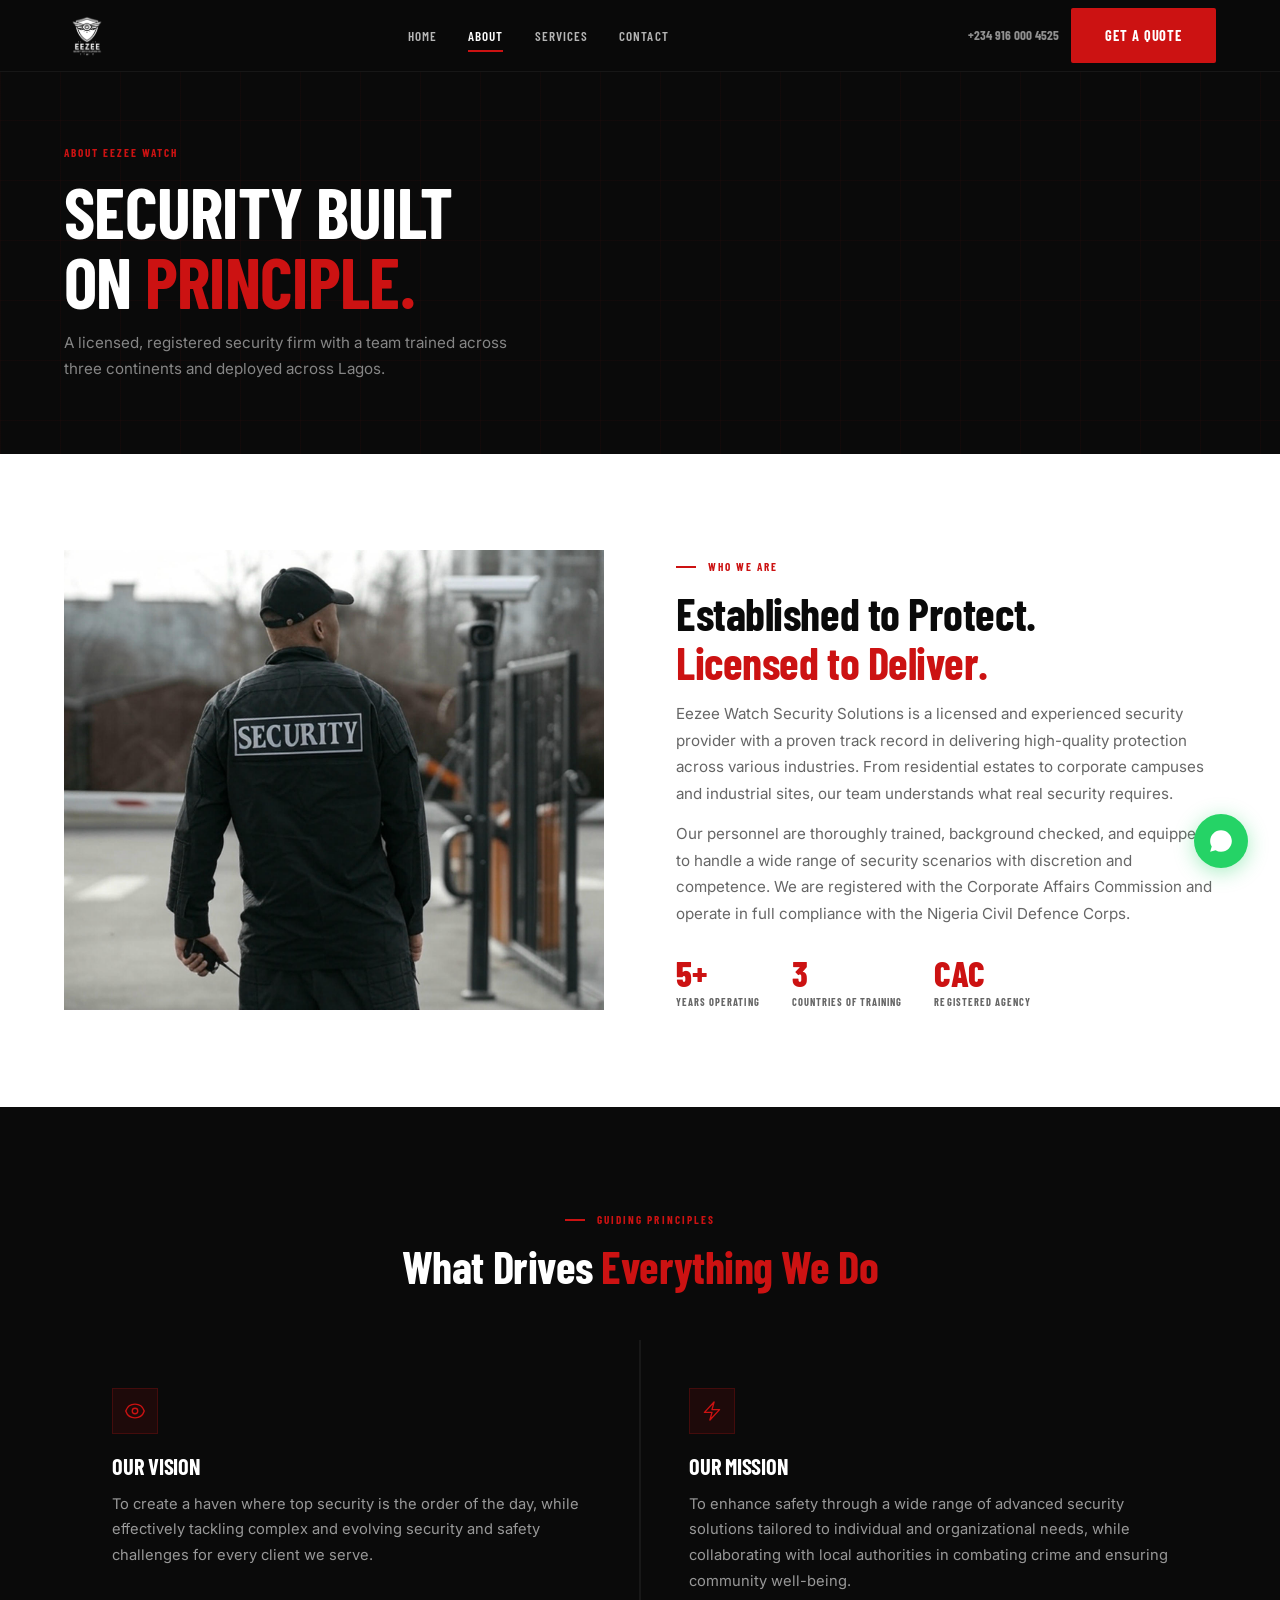
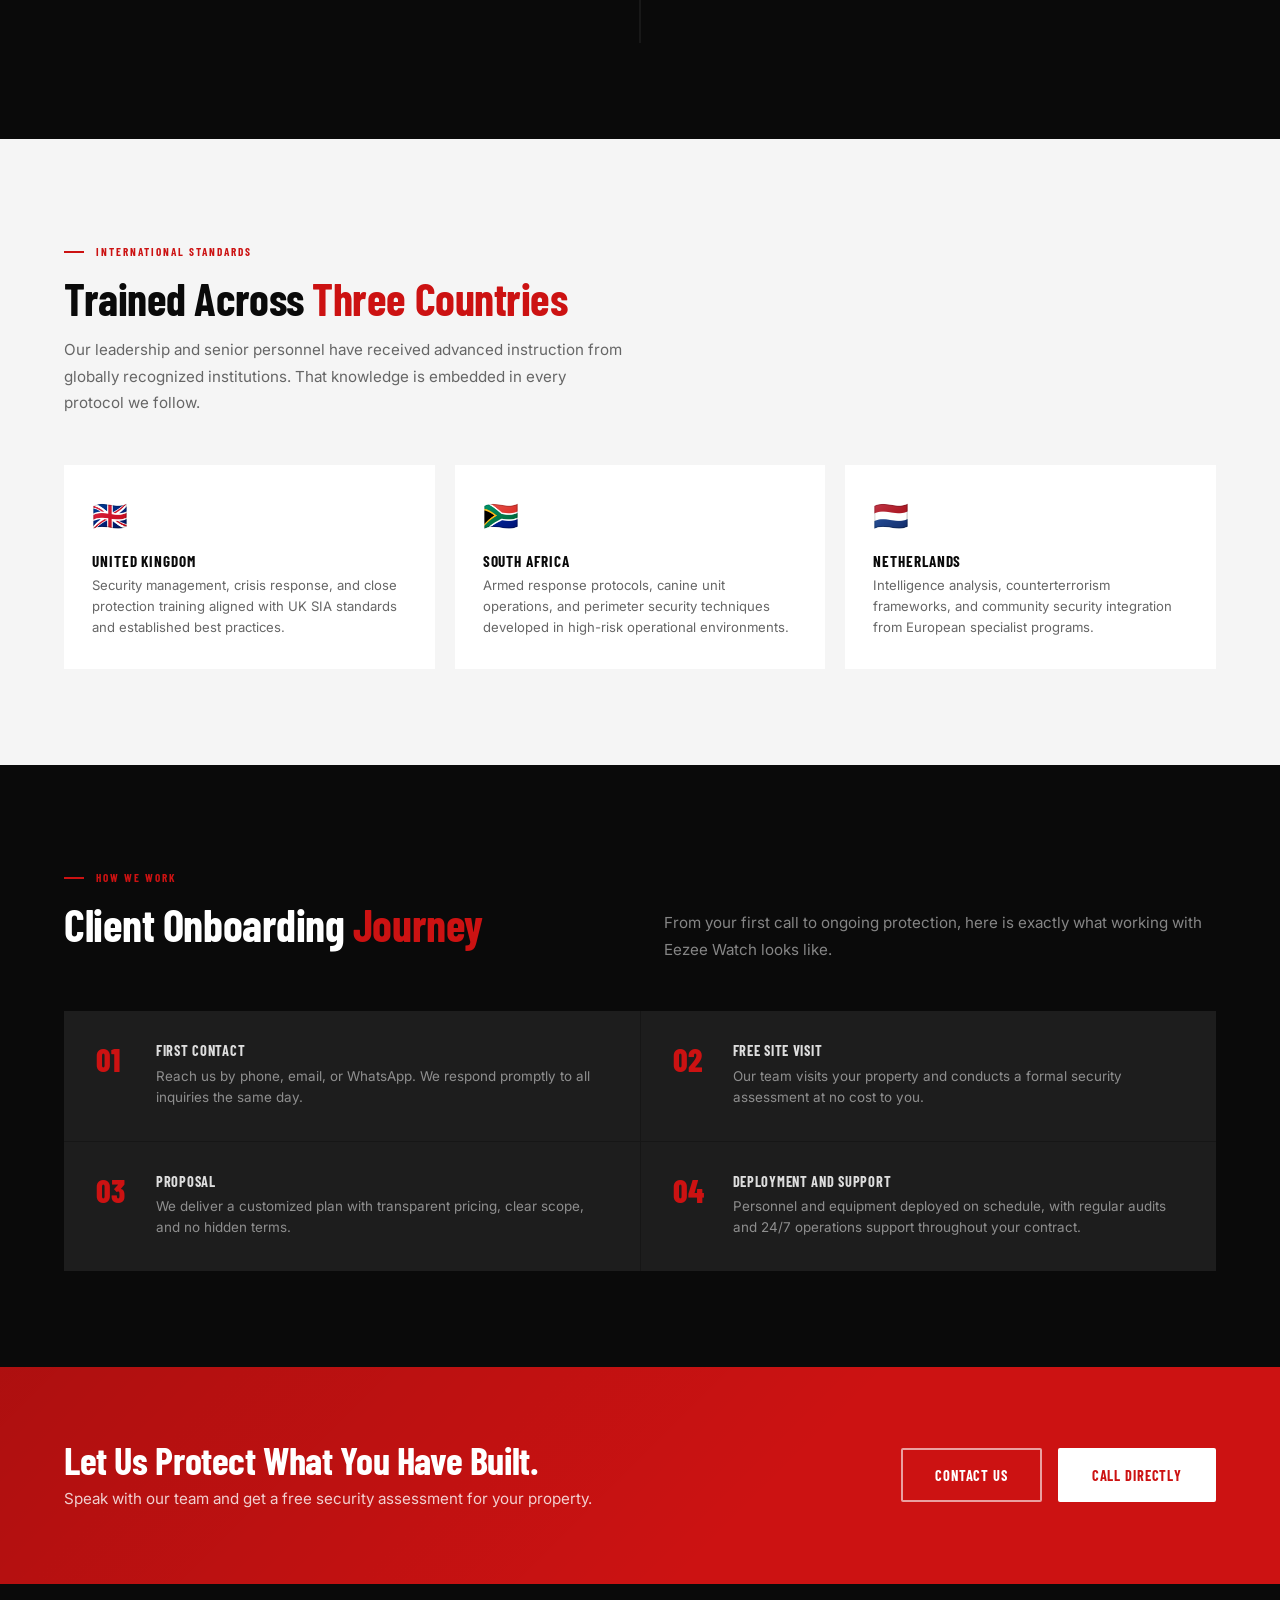
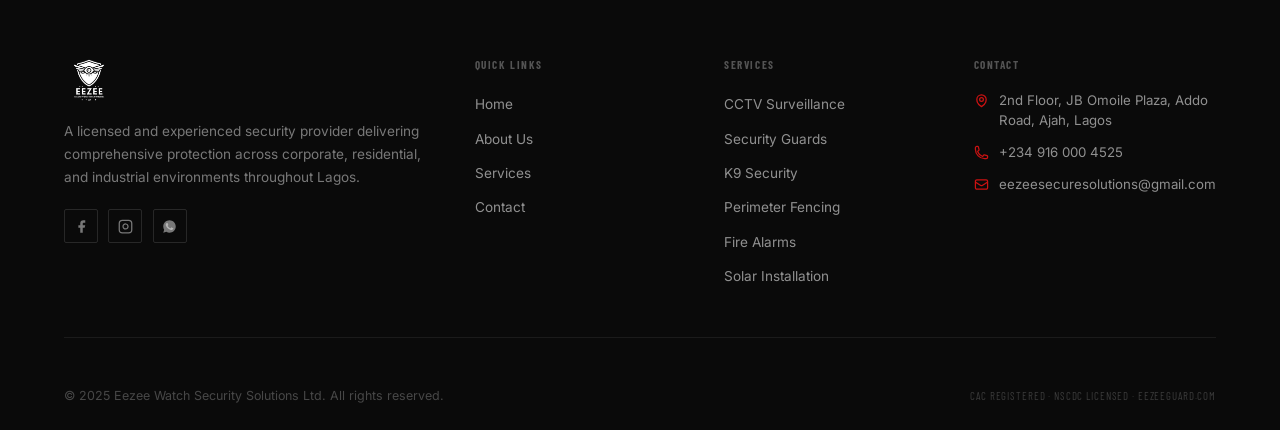
==== about.html @ 65991fd5 "Add files via upload" ====
<!DOCTYPE html>
<html lang="en">
<head>
  <meta charset="UTF-8"/>
  <meta name="viewport" content="width=device-width, initial-scale=1.0"/>
  <meta name="description" content="About Eezee Watch Security Solutions - Our history, mission, vision, and internationally trained security team based in Lagos, Nigeria."/>
  <link rel="icon" type="image/png" href="images/logo.png"/>
  <title>About Us | Eezee Watch Security Solutions Ltd.</title>
  <link rel="preconnect" href="https://fonts.googleapis.com"/>
  <link rel="preconnect" href="https://fonts.gstatic.com" crossorigin/>
  <link href="https://fonts.googleapis.com/css2?family=Barlow+Condensed:wght@400;600;700;800&family=Inter:wght@400;500;600&display=swap" rel="stylesheet"/>
  <link rel="stylesheet" href="css/style.css"/>
</head>
<body>

<nav class="nav" role="navigation" aria-label="Main navigation">
  <div class="container nav-inner">
    <a href="index.html" class="nav-logo"><img src="images/logo.png" alt="Eezee Watch Security Solutions"/></a>
    <ul class="nav-links" role="list">
      <li><a href="index.html">Home</a></li>
      <li><a href="about.html">About</a></li>
      <li><a href="services.html">Services</a></li>
      <li><a href="contact.html">Contact</a></li>
    </ul>
    <div class="nav-cta">
      <a href="tel:+2349160004525" class="nav-phone">+234 916 000 4525</a>
      <a href="contact.html" class="btn btn-primary">Get a Quote</a>
    </div>
    <button class="hamburger" aria-label="Toggle menu"><span></span><span></span><span></span></button>
  </div>
</nav>
<div class="mobile-menu" role="dialog">
  <a href="index.html">Home</a><a href="about.html">About</a><a href="services.html">Services</a><a href="contact.html">Contact</a>
  <div class="mobile-menu-cta"><a href="contact.html" class="btn btn-primary" style="width:100%;justify-content:center;">Get a Free Quote</a></div>
</div>

<section class="page-hero">
  <div class="container page-hero-inner">
    <p class="page-hero-label">About Eezee Watch</p>
    <h1 class="page-hero-title">Security Built<br>on <span style="color:var(--red)">Principle.</span></h1>
    <p class="page-hero-sub">A licensed, registered security firm with a team trained across three continents and deployed across Lagos.</p>
  </div>
</section>

<!-- ABOUT STORY -->
<section class="about-story" aria-labelledby="story-heading">
  <div class="container">
    <div class="about-story-grid">
      <div class="about-story-image reveal">
        <img src="images/security_guard.jpg" alt="Eezee Watch security personnel on duty" loading="lazy"/>
      </div>
      <div class="reveal reveal-delay-2">
        <span class="section-label">Who We Are</span>
        <h2 class="section-title" id="story-heading">Established to Protect.<br><span>Licensed to Deliver.</span></h2>
        <p class="section-body">Eezee Watch Security Solutions is a licensed and experienced security provider with a proven track record in delivering high-quality protection across various industries. From residential estates to corporate campuses and industrial sites, our team understands what real security requires.</p>
        <p class="section-body" style="margin-top:0.85rem;">Our personnel are thoroughly trained, background checked, and equipped to handle a wide range of security scenarios with discretion and competence. We are registered with the Corporate Affairs Commission and operate in full compliance with the Nigeria Civil Defence Corps.</p>
        <div class="stats-row">
          <div class="stat-item"><div class="stat-num">5+</div><div class="stat-label">Years Operating</div></div>
          <div class="stat-item"><div class="stat-num">3</div><div class="stat-label">Countries of Training</div></div>
          <div class="stat-item"><div class="stat-num">CAC</div><div class="stat-label">Registered Agency</div></div>
        </div>
      </div>
    </div>
  </div>
</section>

<!-- VISION & MISSION -->
<section class="vision-mission" aria-labelledby="vm-heading">
  <div class="container">
    <div style="text-align:center;max-width:560px;margin:0 auto;" class="reveal">
      <span class="section-label" style="justify-content:center;">Guiding Principles</span>
      <h2 class="section-title" id="vm-heading" style="color:white;">What Drives <span>Everything We Do</span></h2>
    </div>
    <div class="vm-grid">
      <div class="vm-card reveal">
        <div class="vm-icon">
          <svg fill="none" stroke="currentColor" stroke-width="1.5" viewBox="0 0 24 24"><path stroke-linecap="round" stroke-linejoin="round" d="M2.036 12.322a1.012 1.012 0 010-.639C3.423 7.51 7.36 4.5 12 4.5c4.638 0 8.573 3.007 9.963 7.178.07.207.07.431 0 .639C20.577 16.49 16.64 19.5 12 19.5c-4.638 0-8.573-3.007-9.963-7.178z"/><path stroke-linecap="round" stroke-linejoin="round" d="M15 12a3 3 0 11-6 0 3 3 0 016 0z"/></svg>
        </div>
        <h3 class="vm-title">Our Vision</h3>
        <p class="vm-text">To create a haven where top security is the order of the day, while effectively tackling complex and evolving security and safety challenges for every client we serve.</p>
      </div>
      <div class="vm-card reveal reveal-delay-2">
        <div class="vm-icon">
          <svg fill="none" stroke="currentColor" stroke-width="1.5" viewBox="0 0 24 24"><path stroke-linecap="round" stroke-linejoin="round" d="M3.75 13.5l10.5-11.25L12 10.5h8.25L9.75 21.75 12 13.5H3.75z"/></svg>
        </div>
        <h3 class="vm-title">Our Mission</h3>
        <p class="vm-text">To enhance safety through a wide range of advanced security solutions tailored to individual and organizational needs, while collaborating with local authorities in combating crime and ensuring community well-being.</p>
      </div>
    </div>
  </div>
</section>

<!-- INTERNATIONAL TRAINING -->
<section class="training-section" aria-labelledby="training-heading">
  <div class="container">
    <div class="reveal">
      <span class="section-label">International Standards</span>
      <h2 class="section-title" id="training-heading">Trained Across <span>Three Countries</span></h2>
      <p class="section-body">Our leadership and senior personnel have received advanced instruction from globally recognized institutions. That knowledge is embedded in every protocol we follow.</p>
    </div>
    <div class="training-grid" style="grid-template-columns:repeat(3,1fr);">
      <div class="training-card reveal">
        <span class="training-flag">🇬🇧</span>
        <h3 class="training-country">United Kingdom</h3>
        <p class="training-desc">Security management, crisis response, and close protection training aligned with UK SIA standards and established best practices.</p>
      </div>
      <div class="training-card reveal reveal-delay-1">
        <span class="training-flag">🇿🇦</span>
        <h3 class="training-country">South Africa</h3>
        <p class="training-desc">Armed response protocols, canine unit operations, and perimeter security techniques developed in high-risk operational environments.</p>
      </div>
      <div class="training-card reveal reveal-delay-2">
        <span class="training-flag">🇳🇱</span>
        <h3 class="training-country">Netherlands</h3>
        <p class="training-desc">Intelligence analysis, counterterrorism frameworks, and community security integration from European specialist programs.</p>
      </div>
    </div>
  </div>
</section>

<!-- SECURITY READINESS (same grid design as homepage for consistency) -->
<section class="readiness" aria-labelledby="onboard-heading" style="background:var(--black);">
  <div class="container">
    <div class="readiness-header">
      <div class="reveal">
        <span class="section-label">How We Work</span>
        <h2 class="section-title" id="onboard-heading" style="color:white;">Client Onboarding <span>Journey</span></h2>
      </div>
      <div class="reveal reveal-delay-1">
        <p class="section-body" style="color:rgba(255,255,255,0.5);">From your first call to ongoing protection, here is exactly what working with Eezee Watch looks like.</p>
      </div>
    </div>
    <div class="readiness-grid" style="background:rgba(255,255,255,0.05);">
      <div class="readiness-card reveal" style="background:rgba(255,255,255,0.03);border:none;">
        <span class="readiness-num" style="color:var(--red)"">01</span>
        <div><h3 class="readiness-title" style="color:rgba(255,255,255,0.85);">First Contact</h3><p class="readiness-desc" style="color:rgba(255,255,255,0.5);">Reach us by phone, email, or WhatsApp. We respond promptly to all inquiries the same day.</p></div>
      </div>
      <div class="readiness-card reveal reveal-delay-1" style="background:rgba(255,255,255,0.03);border:none;">
        <span class="readiness-num" style="color:var(--red)"">02</span>
        <div><h3 class="readiness-title" style="color:rgba(255,255,255,0.85);">Free Site Visit</h3><p class="readiness-desc" style="color:rgba(255,255,255,0.5);">Our team visits your property and conducts a formal security assessment at no cost to you.</p></div>
      </div>
      <div class="readiness-card reveal reveal-delay-2" style="background:rgba(255,255,255,0.03);border:none;">
        <span class="readiness-num" style="color:var(--red)"">03</span>
        <div><h3 class="readiness-title" style="color:rgba(255,255,255,0.85);">Proposal</h3><p class="readiness-desc" style="color:rgba(255,255,255,0.5);">We deliver a customized plan with transparent pricing, clear scope, and no hidden terms.</p></div>
      </div>
      <div class="readiness-card reveal reveal-delay-3" style="background:rgba(255,255,255,0.03);border:none;">
        <span class="readiness-num" style="color:var(--red)"">04</span>
        <div><h3 class="readiness-title" style="color:rgba(255,255,255,0.85);">Deployment and Support</h3><p class="readiness-desc" style="color:rgba(255,255,255,0.5);">Personnel and equipment deployed on schedule, with regular audits and 24/7 operations support throughout your contract.</p></div>
      </div>
    </div>
  </div>
</section>

<section class="cta-banner" aria-label="Call to action">
  <div class="container">
    <div class="cta-banner-inner">
      <div class="cta-banner-text">
        <h2>Let Us Protect What You Have Built.</h2>
        <p>Speak with our team and get a free security assessment for your property.</p>
      </div>
      <div class="cta-banner-actions">
        <a href="contact.html" class="btn btn-outline">Contact Us</a>
        <a href="tel:+2349160004525" class="btn" style="background:white;color:var(--red);border:2px solid white;">Call Directly</a>
      </div>
    </div>
  </div>
</section>

<footer class="footer" aria-label="Footer">
  <div class="container">
    <div class="footer-grid">
      <div>
        <img src="images/logo.png" alt="Eezee Watch Security Solutions" class="footer-brand-logo"/>
        <p class="footer-brand-desc">A licensed and experienced security provider delivering comprehensive protection across corporate, residential, and industrial environments throughout Lagos.</p>
        <div class="footer-social">
          <a href="#" class="social-link" aria-label="Facebook"><svg fill="currentColor" viewBox="0 0 24 24"><path d="M18 2h-3a5 5 0 00-5 5v3H7v4h3v8h4v-8h3l1-4h-4V7a1 1 0 011-1h3z"/></svg></a>
          <a href="#" class="social-link" aria-label="Instagram"><svg fill="none" stroke="currentColor" stroke-width="2" viewBox="0 0 24 24"><rect x="2" y="2" width="20" height="20" rx="5" ry="5"/><path d="M16 11.37A4 4 0 1112.63 8 4 4 0 0116 11.37z"/><line x1="17.5" y1="6.5" x2="17.51" y2="6.5"/></svg></a>
          <a href="https://wa.me/2349160004525" class="social-link" aria-label="WhatsApp"><svg fill="currentColor" viewBox="0 0 24 24"><path d="M17.472 14.382c-.297-.149-1.758-.867-2.03-.967-.273-.099-.471-.148-.67.15-.197.297-.767.966-.94 1.164-.173.199-.347.223-.644.075-.297-.15-1.255-.463-2.39-1.475-.883-.788-1.48-1.761-1.653-2.059-.173-.297-.018-.458.13-.606.134-.133.298-.347.446-.52.149-.174.198-.298.298-.497.099-.198.05-.371-.025-.52-.075-.149-.669-1.612-.916-2.207-.242-.579-.487-.5-.669-.51-.173-.008-.371-.01-.57-.01-.198 0-.52.074-.792.372-.272.297-1.04 1.016-1.04 2.479 0 1.462 1.065 2.875 1.213 3.074.149.198 2.096 3.2 5.077 4.487.709.306 1.262.489 1.694.625.712.227 1.36.195 1.871.118.571-.085 1.758-.719 2.006-1.413.248-.694.248-1.289.173-1.413-.074-.124-.272-.198-.57-.347z"/><path d="M12 2C6.477 2 2 6.477 2 12c0 1.89.525 3.66 1.438 5.168L2 22l4.984-1.407A9.96 9.96 0 0012 22c5.523 0 10-4.477 10-10S17.523 2 12 2z"/></svg></a>
        </div>
      </div>
      <div>
        <p class="footer-heading">Quick Links</p>
        <ul class="footer-links">
          <li><a href="index.html">Home</a></li><li><a href="about.html">About Us</a></li>
          <li><a href="services.html">Services</a></li><li><a href="contact.html">Contact</a></li>
        </ul>
      </div>
      <div>
        <p class="footer-heading">Services</p>
        <ul class="footer-links">
          <li><a href="services.html">CCTV Surveillance</a></li><li><a href="services.html">Security Guards</a></li>
          <li><a href="services.html">K9 Security</a></li><li><a href="services.html">Perimeter Fencing</a></li>
          <li><a href="services.html">Fire Alarms</a></li><li><a href="services.html">Solar Installation</a></li>
        </ul>
      </div>
      <div>
        <p class="footer-heading">Contact</p>
        <div class="footer-contact-item"><svg fill="none" stroke="currentColor" stroke-width="2" viewBox="0 0 24 24"><path stroke-linecap="round" stroke-linejoin="round" d="M15 10.5a3 3 0 11-6 0 3 3 0 016 0z"/><path stroke-linecap="round" stroke-linejoin="round" d="M19.5 10.5c0 7.142-7.5 11.25-7.5 11.25S4.5 17.642 4.5 10.5a7.5 7.5 0 1115 0z"/></svg><span>2nd Floor, JB Omoile Plaza, Addo Road, Ajah, Lagos</span></div>
        <div class="footer-contact-item"><svg fill="none" stroke="currentColor" stroke-width="2" viewBox="0 0 24 24"><path stroke-linecap="round" stroke-linejoin="round" d="M2.25 6.75c0 8.284 6.716 15 15 15h2.25a2.25 2.25 0 002.25-2.25v-1.372c0-.516-.351-.966-.852-1.091l-4.423-1.106c-.44-.11-.902.055-1.173.417l-.97 1.293c-.282.376-.769.542-1.21.38a12.035 12.035 0 01-7.143-7.143c-.162-.441.004-.928.38-1.21l1.293-.97c.363-.271.527-.734.417-1.173L6.963 3.102a1.125 1.125 0 00-1.091-.852H4.5A2.25 2.25 0 002.25 4.5v2.25z"/></svg><span><a href="tel:+2349160004525">+234 916 000 4525</a></span></div>
        <div class="footer-contact-item"><svg fill="none" stroke="currentColor" stroke-width="2" viewBox="0 0 24 24"><path stroke-linecap="round" stroke-linejoin="round" d="M21.75 6.75v10.5a2.25 2.25 0 01-2.25 2.25h-15a2.25 2.25 0 01-2.25-2.25V6.75m19.5 0A2.25 2.25 0 0019.5 4.5h-15a2.25 2.25 0 00-2.25 2.25m19.5 0v.243a2.25 2.25 0 01-1.07 1.916l-7.5 4.615a2.25 2.25 0 01-2.36 0L3.32 8.91a2.25 2.25 0 01-1.07-1.916V6.75"/></svg><span><a href="mailto:eezeesecuresolutions@gmail.com">eezeesecuresolutions@gmail.com</a></span></div>
      </div>
    </div>
    <div class="footer-bottom">
      <p class="footer-copyright">&copy; 2025 Eezee Watch Security Solutions Ltd. All rights reserved.</p>
      <p class="footer-reg">CAC Registered &middot; NSCDC Licensed &middot; eezeeguard.com</p>
    </div>
  </div>
</footer>

<a href="https://wa.me/2349160004525" class="whatsapp-float" aria-label="Chat on WhatsApp" target="_blank" rel="noopener noreferrer">
  <svg viewBox="0 0 24 24"><path d="M17.472 14.382c-.297-.149-1.758-.867-2.03-.967-.273-.099-.471-.148-.67.15-.197.297-.767.966-.94 1.164-.173.199-.347.223-.644.075-.297-.15-1.255-.463-2.39-1.475-.883-.788-1.48-1.761-1.653-2.059-.173-.297-.018-.458.13-.606.134-.133.298-.347.446-.52.149-.174.198-.298.298-.497.099-.198.05-.371-.025-.52-.075-.149-.669-1.612-.916-2.207-.242-.579-.487-.5-.669-.51-.173-.008-.371-.01-.57-.01-.198 0-.52.074-.792.372-.272.297-1.04 1.016-1.04 2.479 0 1.462 1.065 2.875 1.213 3.074.149.198 2.096 3.2 5.077 4.487.709.306 1.262.489 1.694.625.712.227 1.36.195 1.871.118.571-.085 1.758-.719 2.006-1.413.248-.694.248-1.289.173-1.413-.074-.124-.272-.198-.57-.347z"/><path d="M12 2C6.477 2 2 6.477 2 12c0 1.89.525 3.66 1.438 5.168L2 22l4.984-1.407A9.96 9.96 0 0012 22c5.523 0 10-4.477 10-10S17.523 2 12 2z"/></svg>
</a>
<script src="js/main.js"></script>
</body>
</html>
---- css/style.css ----
/* ===== CSS CUSTOM PROPERTIES ===== */
:root {
  --black: #0a0a0a;
  --black-mid: #111111;
  --black-light: #1a1a1a;
  --black-soft: #222222;
  --red: #cc1212;
  --red-dark: #9e0d0d;
  --red-light: #e31414;
  --white: #ffffff;
  --gray-100: #f5f5f5;
  --gray-200: #e8e8e8;
  --gray-400: #a0a0a0;
  --gray-600: #666666;

  --font-display: 'Barlow Condensed', sans-serif;
  --font-body: 'Inter', sans-serif;

  --space-xs: 0.5rem;
  --space-sm: 1rem;
  --space-md: 1.5rem;
  --space-lg: 2rem;
  --space-xl: 3rem;
  --space-2xl: 4.5rem;
  --space-3xl: 6rem;

  --radius: 2px;
  --radius-sm: 4px;
  --transition: 0.25s ease;
  --shadow: 0 4px 24px rgba(0,0,0,0.18);
  --shadow-red: 0 4px 20px rgba(204,18,18,0.25);

  --container: 1200px;
  --nav-height: 72px;
}

/* ===== RESET ===== */
*, *::before, *::after { box-sizing: border-box; margin: 0; padding: 0; }
html { scroll-behavior: smooth; font-size: 16px; }
body {
  font-family: var(--font-body);
  background: var(--white);
  color: var(--black);
  line-height: 1.6;
  overflow-x: hidden;
}
img { display: block; max-width: 100%; }
a { text-decoration: none; color: inherit; }
ul { list-style: none; }
button { cursor: pointer; border: none; background: none; font-family: inherit; }

h1, h2, h3, h4 {
  font-family: var(--font-display);
  font-weight: 700;
  line-height: 1.1;
  letter-spacing: -0.01em;
}

/* ===== UTILITIES ===== */
.container {
  max-width: var(--container);
  margin: 0 auto;
  padding: 0 var(--space-md);
}
.sr-only {
  position: absolute; width: 1px; height: 1px;
  overflow: hidden; clip: rect(0,0,0,0); white-space: nowrap;
}

.btn {
  display: inline-flex;
  align-items: center;
  justify-content: center;
  gap: 0.5rem;
  padding: 0.85rem 2rem;
  font-family: var(--font-display);
  font-weight: 700;
  font-size: 0.9rem;
  letter-spacing: 0.06em;
  text-transform: uppercase;
  border-radius: var(--radius);
  transition: var(--transition);
}
.btn-primary {
  background: var(--red);
  color: var(--white);
  border: 2px solid var(--red);
}
.btn-primary:hover {
  background: var(--red-dark);
  border-color: var(--red-dark);
  transform: translateY(-1px);
  box-shadow: var(--shadow-red);
}
.btn-outline {
  background: transparent;
  color: var(--white);
  border: 2px solid rgba(255,255,255,0.6);
}
.btn-outline:hover {
  border-color: var(--white);
  background: rgba(255,255,255,0.1);
}
.btn-outline-dark {
  background: transparent;
  color: var(--black);
  border: 2px solid var(--black);
}
.btn-outline-dark:hover {
  background: var(--black);
  color: var(--white);
}

.section-label {
  display: inline-flex;
  align-items: center;
  gap: 0.75rem;
  font-family: var(--font-display);
  font-size: 0.7rem;
  font-weight: 700;
  letter-spacing: 0.18em;
  text-transform: uppercase;
  color: var(--red);
  margin-bottom: 0.85rem;
}
.section-label::before {
  content: '';
  display: block;
  width: 1.25rem;
  height: 2px;
  background: var(--red);
  flex-shrink: 0;
}
.section-title {
  font-size: clamp(1.9rem, 3.5vw, 2.8rem);
  color: var(--black);
  margin-bottom: 0.85rem;
}
.section-title span { color: var(--red); }
.section-body {
  font-size: 0.95rem;
  color: var(--gray-600);
  max-width: 560px;
  line-height: 1.75;
}

/* ===== NAVIGATION ===== */
.nav {
  position: fixed;
  top: 0; left: 0; right: 0;
  z-index: 1000;
  height: var(--nav-height);
  background: rgba(10,10,10,0.97);
  backdrop-filter: blur(12px);
  border-bottom: 1px solid rgba(255,255,255,0.06);
  transition: var(--transition);
}
.nav.scrolled {
  box-shadow: 0 2px 24px rgba(0,0,0,0.4);
}
.nav-inner {
  display: flex;
  align-items: center;
  justify-content: space-between;
  height: 100%;
}
.nav-logo img {
  height: 44px;
  width: auto;
  /* invert logo so black shield becomes white on dark nav */
  filter: brightness(0) invert(1);
}
.nav-links {
  display: flex;
  align-items: center;
  gap: 0.25rem;
}
.nav-links a {
  font-family: var(--font-display);
  font-size: 0.82rem;
  font-weight: 600;
  letter-spacing: 0.08em;
  text-transform: uppercase;
  color: rgba(255,255,255,0.7);
  padding: 0.5rem 0.85rem;
  transition: var(--transition);
  position: relative;
}
.nav-links a::after {
  content: '';
  position: absolute;
  bottom: 0; left: 0.85rem; right: 0.85rem;
  height: 2px;
  background: var(--red);
  transform: scaleX(0);
  transition: var(--transition);
}
.nav-links a:hover { color: var(--white); }
.nav-links a:hover::after,
.nav-links a.active::after { transform: scaleX(1); }
.nav-links a.active { color: var(--white); }
.nav-cta {
  display: flex;
  align-items: center;
  gap: 0.75rem;
}
.nav-phone {
  font-family: var(--font-display);
  font-size: 0.82rem;
  font-weight: 700;
  color: rgba(255,255,255,0.55);
  transition: var(--transition);
}
.nav-phone:hover { color: var(--red); }
.hamburger {
  display: none;
  flex-direction: column;
  gap: 5px;
  padding: 8px;
}
.hamburger span {
  display: block; width: 24px; height: 2px;
  background: var(--white);
  transition: var(--transition);
}
.hamburger.open span:nth-child(1) { transform: translateY(7px) rotate(45deg); }
.hamburger.open span:nth-child(2) { opacity: 0; }
.hamburger.open span:nth-child(3) { transform: translateY(-7px) rotate(-45deg); }

/* ===== MOBILE MENU ===== */
.mobile-menu {
  position: fixed;
  top: var(--nav-height); left: 0; right: 0;
  background: rgba(10,10,10,0.98);
  backdrop-filter: blur(20px);
  z-index: 999;
  padding: 2rem;
  display: none;
  flex-direction: column;
  gap: 0.25rem;
  border-top: 1px solid rgba(255,255,255,0.06);
}
.mobile-menu.open { display: flex; }
.mobile-menu a {
  font-family: var(--font-display);
  font-size: 1.4rem;
  font-weight: 700;
  text-transform: uppercase;
  letter-spacing: 0.06em;
  color: rgba(255,255,255,0.7);
  padding: 0.85rem 0;
  border-bottom: 1px solid rgba(255,255,255,0.06);
  transition: var(--transition);
}
.mobile-menu a:hover { color: var(--red); }
.mobile-menu-cta { margin-top: 1.5rem; }

/* ===== HERO ===== */
.hero {
  position: relative;
  min-height: 100vh;
  display: flex;
  align-items: center;
  background: var(--black);
  overflow: hidden;
  padding-top: var(--nav-height);
}
.hero-bg {
  position: absolute;
  inset: 0;
  background-image: url('../images/cctv_camera.png');
  background-size: cover;
  background-position: right center;
  opacity: 0.22;
}
.hero-bg::after {
  content: '';
  position: absolute;
  inset: 0;
  background: linear-gradient(90deg, rgba(10,10,10,0.98) 40%, rgba(10,10,10,0.3) 100%);
}
.hero-grid-lines {
  position: absolute; inset: 0;
  background-image:
    linear-gradient(rgba(204,18,18,0.04) 1px, transparent 1px),
    linear-gradient(90deg, rgba(204,18,18,0.04) 1px, transparent 1px);
  background-size: 60px 60px;
  pointer-events: none;
}
.hero-inner {
  position: relative;
  z-index: 2;
  display: grid;
  grid-template-columns: 1fr;
  width: 100%;
  padding-bottom: 7rem; /* room for trust bar */
}
.hero-content {
  max-width: 680px;
}
.hero-tag {
  display: inline-flex;
  align-items: center;
  gap: 0.6rem;
  background: rgba(204,18,18,0.12);
  border: 1px solid rgba(204,18,18,0.3);
  color: #ff5555;
  font-family: var(--font-display);
  font-size: 0.72rem;
  font-weight: 700;
  letter-spacing: 0.16em;
  text-transform: uppercase;
  padding: 0.45rem 0.9rem;
  border-radius: 2px;
  margin-bottom: 1.5rem;
}
.hero-tag-dot {
  width: 6px; height: 6px;
  background: var(--red);
  border-radius: 50%;
  animation: pulse-dot 2s infinite;
}
@keyframes pulse-dot {
  0%,100% { opacity:1; transform:scale(1); }
  50% { opacity:0.4; transform:scale(0.7); }
}
.hero-title {
  font-size: clamp(3rem, 6.5vw, 5.5rem);
  color: var(--white);
  line-height: 1;
  margin-bottom: 1.1rem;
  font-weight: 800;
  text-transform: uppercase;
  letter-spacing: -0.02em;
}
.hero-title .accent { color: var(--red); }
.hero-sub {
  font-size: 1rem;
  color: rgba(255,255,255,0.6);
  line-height: 1.7;
  margin-bottom: 2rem;
  max-width: 500px;
}
.hero-actions {
  display: flex;
  gap: 1rem;
  flex-wrap: wrap;
  align-items: center;
  margin-bottom: 0;
}

/* Trust bar — separate block below content, not overlaying */
.hero-trust {
  position: absolute;
  bottom: 0; left: 0; right: 0;
  z-index: 2;
  background: rgba(0,0,0,0.5);
  backdrop-filter: blur(8px);
  border-top: 1px solid rgba(255,255,255,0.07);
}
.hero-trust-inner {
  display: flex;
  align-items: center;
  gap: 0;
  overflow-x: auto;
}
.trust-item {
  display: flex;
  flex-direction: column;
  padding: 1rem 2rem;
  border-right: 1px solid rgba(255,255,255,0.07);
  flex-shrink: 0;
}
.trust-item:last-child { border-right: none; }
.trust-label {
  font-family: var(--font-display);
  font-size: 0.62rem;
  font-weight: 700;
  letter-spacing: 0.14em;
  text-transform: uppercase;
  color: rgba(255,255,255,0.35);
  margin-bottom: 0.2rem;
}
.trust-value {
  font-family: var(--font-display);
  font-size: 0.95rem;
  font-weight: 700;
  color: var(--white);
}

/* ===== TICKER ===== */
.ticker {
  background: var(--red);
  overflow: hidden;
  padding: 0.55rem 0;
}
.ticker-track {
  display: flex;
  gap: 3rem;
  animation: ticker 30s linear infinite;
  white-space: nowrap;
}
.ticker-item {
  display: inline-flex;
  align-items: center;
  gap: 1rem;
  font-family: var(--font-display);
  font-size: 0.72rem;
  font-weight: 700;
  letter-spacing: 0.12em;
  text-transform: uppercase;
  color: rgba(255,255,255,0.9);
  flex-shrink: 0;
}
.ticker-sep { width: 4px; height: 4px; background: rgba(255,255,255,0.5); border-radius: 50%; }
@keyframes ticker { from { transform: translateX(0); } to { transform: translateX(-50%); } }

/* ===== SERVICES OVERVIEW (HOME) ===== */
.services-preview {
  padding: var(--space-3xl) 0;
  background: var(--white);
}
.services-preview-header {
  display: flex;
  align-items: flex-end;
  justify-content: space-between;
  gap: var(--space-lg);
  margin-bottom: var(--space-xl);
  flex-wrap: wrap;
}
.services-grid {
  display: grid;
  grid-template-columns: repeat(3, 1fr);
  gap: 1px;
  background: var(--gray-200);
  border: 1px solid var(--gray-200);
}
.service-card {
  background: var(--white);
  padding: 2rem;
  transition: var(--transition);
  position: relative;
  overflow: hidden;
  cursor: pointer;
}
.service-card::before {
  content: '';
  position: absolute;
  bottom: 0; left: 0; width: 100%; height: 3px;
  background: var(--red);
  transform: scaleX(0);
  transform-origin: left;
  transition: var(--transition);
}
.service-card:hover { background: var(--gray-100); }
.service-card:hover::before { transform: scaleX(1); }
.service-card-icon {
  width: 40px; height: 40px;
  color: var(--red);
  margin-bottom: 1rem;
}
.service-card-title {
  font-family: var(--font-display);
  font-size: 1rem;
  font-weight: 700;
  text-transform: uppercase;
  letter-spacing: 0.04em;
  color: var(--black);
  margin-bottom: 0.5rem;
}
.service-card-desc {
  font-size: 0.86rem;
  color: var(--gray-600);
  line-height: 1.6;
}

/* ===== WHY US ===== */
.why-us {
  padding: var(--space-3xl) 0;
  background: var(--black);
  color: var(--white);
}
.why-us-grid {
  display: grid;
  grid-template-columns: 1fr 1fr;
  gap: var(--space-2xl);
  align-items: center;
}
.why-us-image { position: relative; }
.why-us-image img {
  width: 100%; height: 520px;
  object-fit: cover; object-position: center top;
  display: block;
}
.why-us-image-badge {
  position: absolute;
  bottom: -1.5rem; right: -1.5rem;
  background: var(--red);
  color: var(--white);
  padding: 1.5rem;
  text-align: center;
  min-width: 140px;
}
.badge-number {
  font-family: var(--font-display);
  font-size: 2.2rem; font-weight: 800; line-height: 1; display: block;
}
.badge-label {
  font-family: var(--font-display);
  font-size: 0.65rem; font-weight: 700;
  letter-spacing: 0.12em; text-transform: uppercase; opacity: 0.9;
}
.why-us-content .section-title { color: var(--white); }
.why-us-content .section-body { color: rgba(255,255,255,0.6); margin-bottom: var(--space-lg); }
.credentials {
  display: grid;
  grid-template-columns: 1fr 1fr;
  gap: 0.85rem;
  margin-bottom: var(--space-lg);
}
.credential-item {
  display: flex;
  align-items: flex-start;
  gap: 0.65rem;
  padding: 0.85rem;
  border: 1px solid rgba(255,255,255,0.07);
  background: rgba(255,255,255,0.03);
}
.credential-icon {
  width: 18px; height: 18px;
  color: var(--red); flex-shrink: 0; margin-top: 2px;
}
.credential-text { font-size: 0.83rem; color: rgba(255,255,255,0.65); line-height: 1.45; }
.credential-text strong {
  display: block; color: var(--white);
  font-family: var(--font-display); font-size: 0.76rem;
  letter-spacing: 0.04em; text-transform: uppercase; margin-bottom: 0.15rem;
}

/* ===== SECURITY READINESS (replaces process) ===== */
.readiness {
  padding: var(--space-3xl) 0;
  background: var(--gray-100);
}
.readiness-header {
  display: grid;
  grid-template-columns: 1fr 1fr;
  gap: var(--space-xl);
  align-items: end;
  margin-bottom: var(--space-xl);
}
.readiness-grid {
  display: grid;
  grid-template-columns: repeat(2, 1fr);
  gap: 1px;
  background: var(--gray-200);
}
.readiness-card {
  background: var(--white);
  padding: 2rem;
  display: flex;
  gap: 1.25rem;
  align-items: flex-start;
  transition: var(--transition);
  position: relative;
}
.readiness-card::after {
  content: '';
  position: absolute;
  left: 0; top: 0; bottom: 0;
  width: 3px;
  background: var(--red);
  transform: scaleY(0);
  transform-origin: top;
  transition: var(--transition);
}
.readiness-card:hover::after { transform: scaleY(1); }
.readiness-card:hover { background: var(--gray-100); }
.readiness-num {
  font-family: var(--font-display);
  font-size: 2rem; font-weight: 800;
  color: var(--red);
  line-height: 1; flex-shrink: 0; min-width: 2.5rem;
}
.readiness-title {
  font-family: var(--font-display);
  font-size: 0.9rem; font-weight: 700;
  text-transform: uppercase; letter-spacing: 0.05em;
  color: var(--black); margin-bottom: 0.4rem;
}
.readiness-desc {
  font-size: 0.84rem; color: var(--gray-600); line-height: 1.6;
}

/* ===== TESTIMONIALS ===== */
.testimonials {
  padding: var(--space-3xl) 0;
  background: var(--black);
  color: var(--white);
}
.testimonials-header {
  display: flex; align-items: flex-end;
  justify-content: space-between;
  margin-bottom: var(--space-xl);
}
.testimonials-header .section-title { color: var(--white); }
.testimonials-track {
  display: grid;
  grid-template-columns: repeat(3, 1fr);
  gap: 1.5rem;
}
.testimonial-card {
  background: rgba(255,255,255,0.04);
  border: 1px solid rgba(255,255,255,0.07);
  padding: 1.75rem;
  position: relative;
}
.testimonial-card::before {
  content: '"';
  position: absolute; top: 0.75rem; right: 1.25rem;
  font-family: var(--font-display);
  font-size: 4.5rem; line-height: 1;
  color: rgba(204,18,18,0.12); font-weight: 800;
}
.testimonial-stars { display: flex; gap: 2px; margin-bottom: 0.85rem; }
.star { width: 13px; height: 13px; fill: var(--red); }
.testimonial-text {
  font-size: 0.9rem; line-height: 1.7;
  color: rgba(255,255,255,0.7); margin-bottom: 1.25rem;
}
.testimonial-author {
  display: flex; align-items: center; gap: 0.65rem;
  border-top: 1px solid rgba(255,255,255,0.07);
  padding-top: 0.85rem;
}
.author-avatar {
  width: 36px; height: 36px;
  background: var(--red); border-radius: 50%;
  display: flex; align-items: center; justify-content: center;
  font-family: var(--font-display); font-size: 0.9rem;
  font-weight: 800; color: var(--white); flex-shrink: 0;
}
.author-name {
  font-family: var(--font-display); font-size: 0.78rem;
  font-weight: 700; text-transform: uppercase; letter-spacing: 0.04em; color: var(--white);
}
.author-role { font-size: 0.75rem; color: rgba(255,255,255,0.38); }

/* ===== CLIENTS ===== */
.clients {
  padding: var(--space-xl) 0;
  background: var(--gray-100);
  border-top: 1px solid var(--gray-200);
}
.clients-label {
  font-family: var(--font-display); font-size: 0.68rem;
  font-weight: 700; letter-spacing: 0.16em;
  text-transform: uppercase; color: var(--gray-400);
  text-align: center; margin-bottom: var(--space-lg);
}
.clients-logos {
  display: flex;
  align-items: center;
  justify-content: center;
  gap: 3.5rem;
  flex-wrap: wrap;
}
.client-logo-img {
  height: 68px;
  width: auto;
  object-fit: contain;
  opacity: 0.94;
  transition: var(--transition);
}
.client-logo-img:hover { opacity: 1; filter: grayscale(0%); }

/* ===== CTA BANNER ===== */
.cta-banner {
  background: var(--red);
  padding: var(--space-2xl) 0;
  position: relative; overflow: hidden;
}
.cta-banner::before {
  content: '';
  position: absolute; inset: 0;
  background: linear-gradient(135deg, rgba(0,0,0,0.15) 0%, transparent 60%);
}
.cta-banner-inner {
  position: relative; z-index: 1;
  display: flex; align-items: center;
  justify-content: space-between; gap: var(--space-lg);
}
.cta-banner-text h2 { font-size: clamp(1.6rem, 3vw, 2.5rem); color: var(--white); margin-bottom: 0.4rem; }
.cta-banner-text p { color: rgba(255,255,255,0.8); font-size: 0.95rem; }
.cta-banner-actions { display: flex; gap: 1rem; flex-shrink: 0; }

/* ===== FOOTER ===== */
.footer {
  background: var(--black);
  padding: var(--space-2xl) 0 var(--space-md);
  color: var(--white);
}
.footer-grid {
  display: grid;
  grid-template-columns: 1.8fr 1fr 1fr 1.2fr;
  gap: 3rem;
  margin-bottom: var(--space-xl);
  padding-bottom: var(--space-xl);
  border-bottom: 1px solid rgba(255,255,255,0.07);
}
.footer-brand-logo {
  height: 48px; width: auto; margin-bottom: 1rem;
  /* invert so black logo shows on dark footer */
  filter: brightness(0) invert(1);
}
.footer-brand-desc { font-size: 0.85rem; color: rgba(255,255,255,0.45); line-height: 1.7; margin-bottom: 1.25rem; }
.footer-social { display: flex; gap: 0.65rem; }
.social-link {
  width: 34px; height: 34px;
  border: 1px solid rgba(255,255,255,0.12);
  border-radius: var(--radius);
  display: flex; align-items: center; justify-content: center;
  color: rgba(255,255,255,0.45);
  transition: var(--transition);
}
.social-link:hover { border-color: var(--red); color: var(--red); }
.social-link svg { width: 15px; height: 15px; }
.footer-heading {
  font-family: var(--font-display); font-size: 0.7rem;
  font-weight: 700; letter-spacing: 0.14em;
  text-transform: uppercase; color: rgba(255,255,255,0.3);
  margin-bottom: 1.1rem;
}
.footer-links li + li { margin-top: 0.55rem; }
.footer-links a { font-size: 0.85rem; color: rgba(255,255,255,0.55); transition: var(--transition); }
.footer-links a:hover { color: var(--red); }
.footer-contact-item {
  display: flex; align-items: flex-start;
  gap: 0.65rem; margin-bottom: 0.75rem;
}
.footer-contact-item svg { width: 15px; height: 15px; color: var(--red); flex-shrink: 0; margin-top: 2px; }
.footer-contact-item span { font-size: 0.83rem; color: rgba(255,255,255,0.55); line-height: 1.5; }
.footer-contact-item a { color: rgba(255,255,255,0.55); transition: var(--transition); }
.footer-contact-item a:hover { color: var(--red); }
.footer-bottom {
  display: flex; align-items: center;
  justify-content: space-between; gap: 1rem;
}
.footer-copyright { font-size: 0.78rem; color: rgba(255,255,255,0.25); }
.footer-reg { font-family: var(--font-display); font-size: 0.68rem; letter-spacing: 0.08em; text-transform: uppercase; color: rgba(255,255,255,0.2); }

/* ===== WHATSAPP FLOAT ===== */
.whatsapp-float {
  position: fixed; bottom: 2rem; right: 2rem; z-index: 999;
  width: 54px; height: 54px;
  background: #25d366; border-radius: 50%;
  display: flex; align-items: center; justify-content: center;
  box-shadow: 0 4px 20px rgba(37,211,102,0.4);
  transition: var(--transition);
  animation: float-in 0.5s ease 1s both;
}
.whatsapp-float:hover { transform: scale(1.1); box-shadow: 0 6px 28px rgba(37,211,102,0.5); }
.whatsapp-float svg { width: 26px; height: 26px; fill: white; }
@keyframes float-in { from { opacity:0; transform:translateY(20px); } to { opacity:1; transform:translateY(0); } }

/* ===== PAGE HERO ===== */
.page-hero {
  background: var(--black);
  padding: calc(var(--nav-height) + var(--space-2xl)) 0 var(--space-2xl);
  position: relative; overflow: hidden;
}
.page-hero::after {
  content: ''; position: absolute; inset: 0;
  background-image:
    linear-gradient(rgba(204,18,18,0.04) 1px, transparent 1px),
    linear-gradient(90deg, rgba(204,18,18,0.04) 1px, transparent 1px);
  background-size: 60px 60px;
}
.page-hero-inner { position: relative; z-index: 1; }
.page-hero-label {
  font-family: var(--font-display); font-size: 0.7rem; font-weight: 700;
  letter-spacing: 0.18em; text-transform: uppercase; color: var(--red); margin-bottom: 0.85rem;
}
.page-hero-title {
  font-size: clamp(2.5rem, 5.5vw, 4.5rem); color: var(--white);
  text-transform: uppercase; line-height: 1; margin-bottom: 0.85rem;
}
.page-hero-sub {
  font-size: 0.95rem; color: rgba(255,255,255,0.5);
  max-width: 480px; line-height: 1.7;
}

/* ===== ABOUT PAGE ===== */
.about-story { padding: var(--space-3xl) 0; }
.about-story-grid {
  display: grid; grid-template-columns: 1fr 1fr;
  gap: var(--space-2xl); align-items: center;
}
.about-story-image img { width: 100%; height: 460px; object-fit: cover; }
.stats-row {
  display: flex; gap: 2rem; margin-top: 1.75rem; flex-wrap: wrap;
}
.stat-item .stat-num {
  font-family: var(--font-display); font-size: 2.2rem;
  font-weight: 800; color: var(--red); line-height: 1;
}
.stat-item .stat-label {
  font-family: var(--font-display); font-size: 0.65rem;
  font-weight: 700; letter-spacing: 0.1em;
  text-transform: uppercase; color: var(--gray-600); margin-top: 0.2rem;
}
.vision-mission { padding: var(--space-3xl) 0; background: var(--black); color: var(--white); }
.vm-grid {
  display: grid; grid-template-columns: 1fr 1fr;
  gap: 2px; background: rgba(255,255,255,0.06);
  margin-top: var(--space-xl);
}
.vm-card { background: var(--black); padding: var(--space-xl); }
.vm-icon {
  width: 46px; height: 46px;
  background: rgba(204,18,18,0.1);
  border: 1px solid rgba(204,18,18,0.22);
  display: flex; align-items: center; justify-content: center;
  margin-bottom: 1.25rem; color: var(--red);
}
.vm-icon svg { width: 22px; height: 22px; }
.vm-title {
  font-family: var(--font-display); font-size: 1.4rem;
  font-weight: 700; text-transform: uppercase;
  color: var(--white); margin-bottom: 0.85rem;
}
.vm-text { font-size: 0.92rem; color: rgba(255,255,255,0.58); line-height: 1.75; }
.training-section { padding: var(--space-3xl) 0; background: var(--gray-100); }
.training-grid {
  display: grid; grid-template-columns: repeat(4, 1fr);
  gap: 1.25rem; margin-top: var(--space-xl);
}
.training-card {
  background: var(--white); padding: 1.75rem;
  border-bottom: 3px solid transparent; transition: var(--transition);
}
.training-card:hover { border-bottom-color: var(--red); }
.training-flag { font-size: 1.8rem; margin-bottom: 0.85rem; display: block; }
.training-country {
  font-family: var(--font-display); font-size: 0.95rem;
  font-weight: 700; text-transform: uppercase;
  letter-spacing: 0.06em; color: var(--black); margin-bottom: 0.35rem;
}
.training-desc { font-size: 0.82rem; color: var(--gray-600); line-height: 1.6; }

/* ===== SERVICES PAGE ===== */
.services-full { padding: var(--space-3xl) 0; }
.services-full-grid {
  display: grid; grid-template-columns: repeat(2, 1fr);
  gap: 2px; background: var(--gray-200);
  border: 1px solid var(--gray-200);
  margin-top: var(--space-xl);
}
.service-full-card {
  background: var(--white);
  padding: 2rem;
  display: grid;
  grid-template-columns: 56px 1fr;
  gap: 1.25rem;
  align-items: start;
  transition: background 0.3s ease;
  position: relative; overflow: hidden;
  cursor: pointer;
}
.service-full-card::after {
  content: '';
  position: absolute; inset: 0;
  background: var(--black);
  transform: scaleX(0); transform-origin: left;
  transition: 0.32s ease; z-index: 0;
}
.service-full-card:hover::after { transform: scaleX(1); }
.service-icon-wrap {
  width: 48px; height: 48px; color: var(--black);
  transition: color var(--transition);
  position: relative; z-index: 1;
}
.service-icon-wrap svg { width: 100%; height: 100%; }
.service-full-body { position: relative; z-index: 1; }
.service-full-title {
  font-family: var(--font-display); font-size: 1rem;
  font-weight: 700; text-transform: uppercase;
  letter-spacing: 0.04em; color: var(--black);
  margin-bottom: 0.5rem; transition: color var(--transition);
}
.service-full-desc {
  font-size: 0.85rem; color: var(--gray-600);
  line-height: 1.6; margin-bottom: 0.85rem;
  transition: color var(--transition);
}
.service-full-cta {
  font-family: var(--font-display); font-size: 0.72rem;
  font-weight: 700; letter-spacing: 0.1em;
  text-transform: uppercase; color: var(--red);
  display: inline-flex; align-items: center; gap: 0.35rem;
  transition: color var(--transition);
}
.service-full-card:hover .service-icon-wrap { color: var(--red); }
.service-full-card:hover .service-full-title { color: var(--white); }
.service-full-card:hover .service-full-desc { color: rgba(255,255,255,0.58); }
.service-full-card:hover .service-full-cta { color: #ff6666; }

/* ===== CONTACT PAGE ===== */
.contact-section { padding: var(--space-3xl) 0; }
.contact-grid {
  display: grid; grid-template-columns: 1fr 1.4fr;
  gap: var(--space-2xl); align-items: start;
}
.contact-info-item {
  display: flex; gap: 1rem;
  padding: 1.25rem;
  border: 1px solid var(--gray-200);
  margin-bottom: 0.85rem;
  transition: var(--transition);
}
.contact-info-item:hover { border-color: var(--red); }
.contact-info-icon {
  width: 42px; height: 42px;
  background: var(--black);
  display: flex; align-items: center; justify-content: center;
  flex-shrink: 0; color: var(--red);
}
.contact-info-icon svg { width: 18px; height: 18px; }
.contact-info-label {
  font-family: var(--font-display); font-size: 0.65rem;
  font-weight: 700; letter-spacing: 0.1em;
  text-transform: uppercase; color: var(--gray-400); margin-bottom: 0.2rem;
}
.contact-info-value { font-size: 0.9rem; color: var(--black); line-height: 1.5; }
.contact-info-value a { color: var(--black); transition: var(--transition); }
.contact-info-value a:hover { color: var(--red); }
.contact-ctas { display: flex; gap: 0.65rem; margin-top: 1.25rem; flex-direction: column; }
.btn-whatsapp {
  display: flex;
  align-items: center;
  justify-content: center;
  gap: 0.6rem;
  padding: 0.85rem 1.5rem;
  background: #25d366; color: var(--white);
  border-radius: var(--radius);
  font-family: var(--font-display); font-size: 0.88rem;
  font-weight: 700; letter-spacing: 0.06em;
  text-transform: uppercase; transition: var(--transition);
}
.btn-whatsapp:hover { background: #1da851; transform: translateY(-1px); }
.btn-whatsapp svg { width: 20px; height: 20px; fill: white; }
.contact-form-wrap { background: var(--gray-100); padding: 2.25rem; }
.form-title {
  font-family: var(--font-display); font-size: 1.4rem;
  font-weight: 700; text-transform: uppercase; color: var(--black); margin-bottom: 0.4rem;
}
.form-sub { font-size: 0.86rem; color: var(--gray-600); margin-bottom: 1.5rem; }
.form-row {
  display: grid; grid-template-columns: 1fr 1fr;
  gap: 0.85rem; margin-bottom: 0.85rem;
}
.form-group { display: flex; flex-direction: column; gap: 0.35rem; margin-bottom: 0.85rem; }
.form-group label {
  font-family: var(--font-display); font-size: 0.68rem;
  font-weight: 700; letter-spacing: 0.1em;
  text-transform: uppercase; color: var(--gray-600);
}
.form-group input,
.form-group select,
.form-group textarea {
  padding: 0.8rem 0.9rem;
  border: 1px solid var(--gray-200);
  background: var(--white);
  font-family: var(--font-body); font-size: 0.88rem;
  color: var(--black); border-radius: var(--radius);
  transition: var(--transition); outline: none;
}
.form-group input:focus,
.form-group select:focus,
.form-group textarea:focus {
  border-color: var(--red);
  box-shadow: 0 0 0 3px rgba(204,18,18,0.08);
}
.form-group textarea { resize: vertical; min-height: 110px; }
.form-note { font-size: 0.76rem; color: var(--gray-400); margin-top: 0.65rem; }
.map-section { background: var(--gray-100); padding: var(--space-2xl) 0; }
.map-wrap { height: 360px; overflow: hidden; }
.map-wrap iframe { width: 100%; height: 100%; border: none; }

/* ===== SCROLL REVEAL ===== */
.reveal {
  opacity: 0; transform: translateY(24px);
  transition: opacity 0.6s ease, transform 0.6s ease;
}
.reveal.visible { opacity: 1; transform: translateY(0); }
.reveal-delay-1 { transition-delay: 0.1s; }
.reveal-delay-2 { transition-delay: 0.2s; }
.reveal-delay-3 { transition-delay: 0.3s; }
.reveal-delay-4 { transition-delay: 0.4s; }
.reveal-delay-5 { transition-delay: 0.5s; }

/* ===== RESPONSIVE ===== */
@media (max-width: 1024px) {
  .services-grid { grid-template-columns: repeat(2, 1fr); }
  .footer-grid { grid-template-columns: 1fr 1fr; gap: 2rem; }
  .readiness-header { grid-template-columns: 1fr; }
}
@media (max-width: 768px) {
  :root { --space-3xl: 4rem; --space-2xl: 3rem; }
  .nav-links, .nav-phone { display: none; }
  .hamburger { display: flex; }
  .hero-title { font-size: clamp(2.5rem, 9vw, 3.5rem); }
  .hero-trust-inner { gap: 0; }
  .trust-item { padding: 0.85rem 1.25rem; }
  .services-grid { grid-template-columns: 1fr; }
  .why-us-grid { grid-template-columns: 1fr; }
  .why-us-image-badge { right: 1rem; bottom: 1rem; }
  .credentials { grid-template-columns: 1fr; }
  .readiness-grid { grid-template-columns: 1fr; }
  .testimonials-header { flex-direction: column; align-items: flex-start; }
  .testimonials-track { grid-template-columns: 1fr; }
  .cta-banner-inner { flex-direction: column; text-align: center; }
  .cta-banner-actions { justify-content: center; flex-wrap: wrap; }
  .footer-grid { grid-template-columns: 1fr; }
  .footer-bottom { flex-direction: column; text-align: center; }
  .about-story-grid { grid-template-columns: 1fr; }
  .vm-grid { grid-template-columns: 1fr; }
  .training-grid { grid-template-columns: 1fr 1fr; }
  .services-full-grid { grid-template-columns: 1fr; }
  .contact-grid { grid-template-columns: 1fr; }
  .form-row { grid-template-columns: 1fr; }
  .whatsapp-float { bottom: 1.25rem; right: 1.25rem; }
  .services-preview-header { flex-direction: column; align-items: flex-start; }
  .services-preview-header .btn-outline-dark { align-self: flex-start; }
}
@media (max-width: 480px) {
  .training-grid { grid-template-columns: 1fr; }
  .hero-actions { flex-direction: column; align-items: flex-start; }
  .clients-logos { gap: 2rem; }
  .stats-row { gap: 1.5rem; }
}
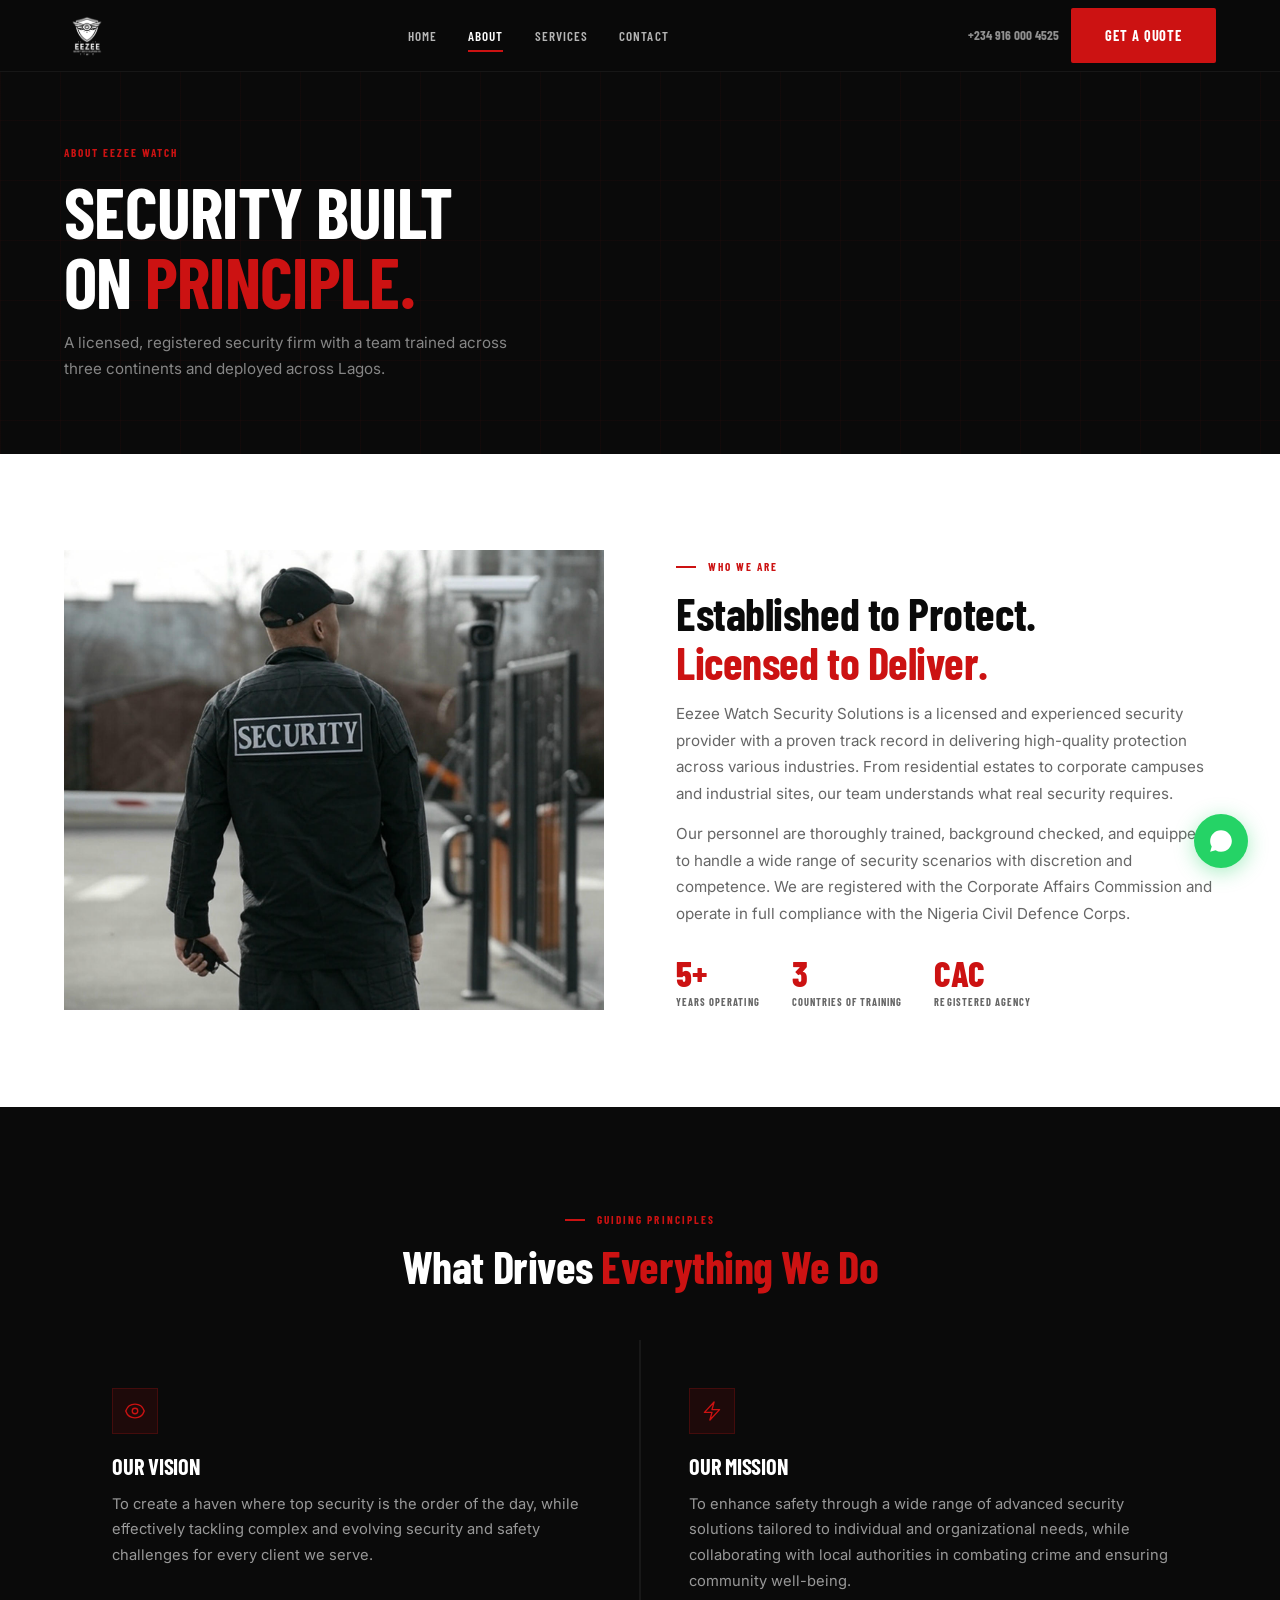
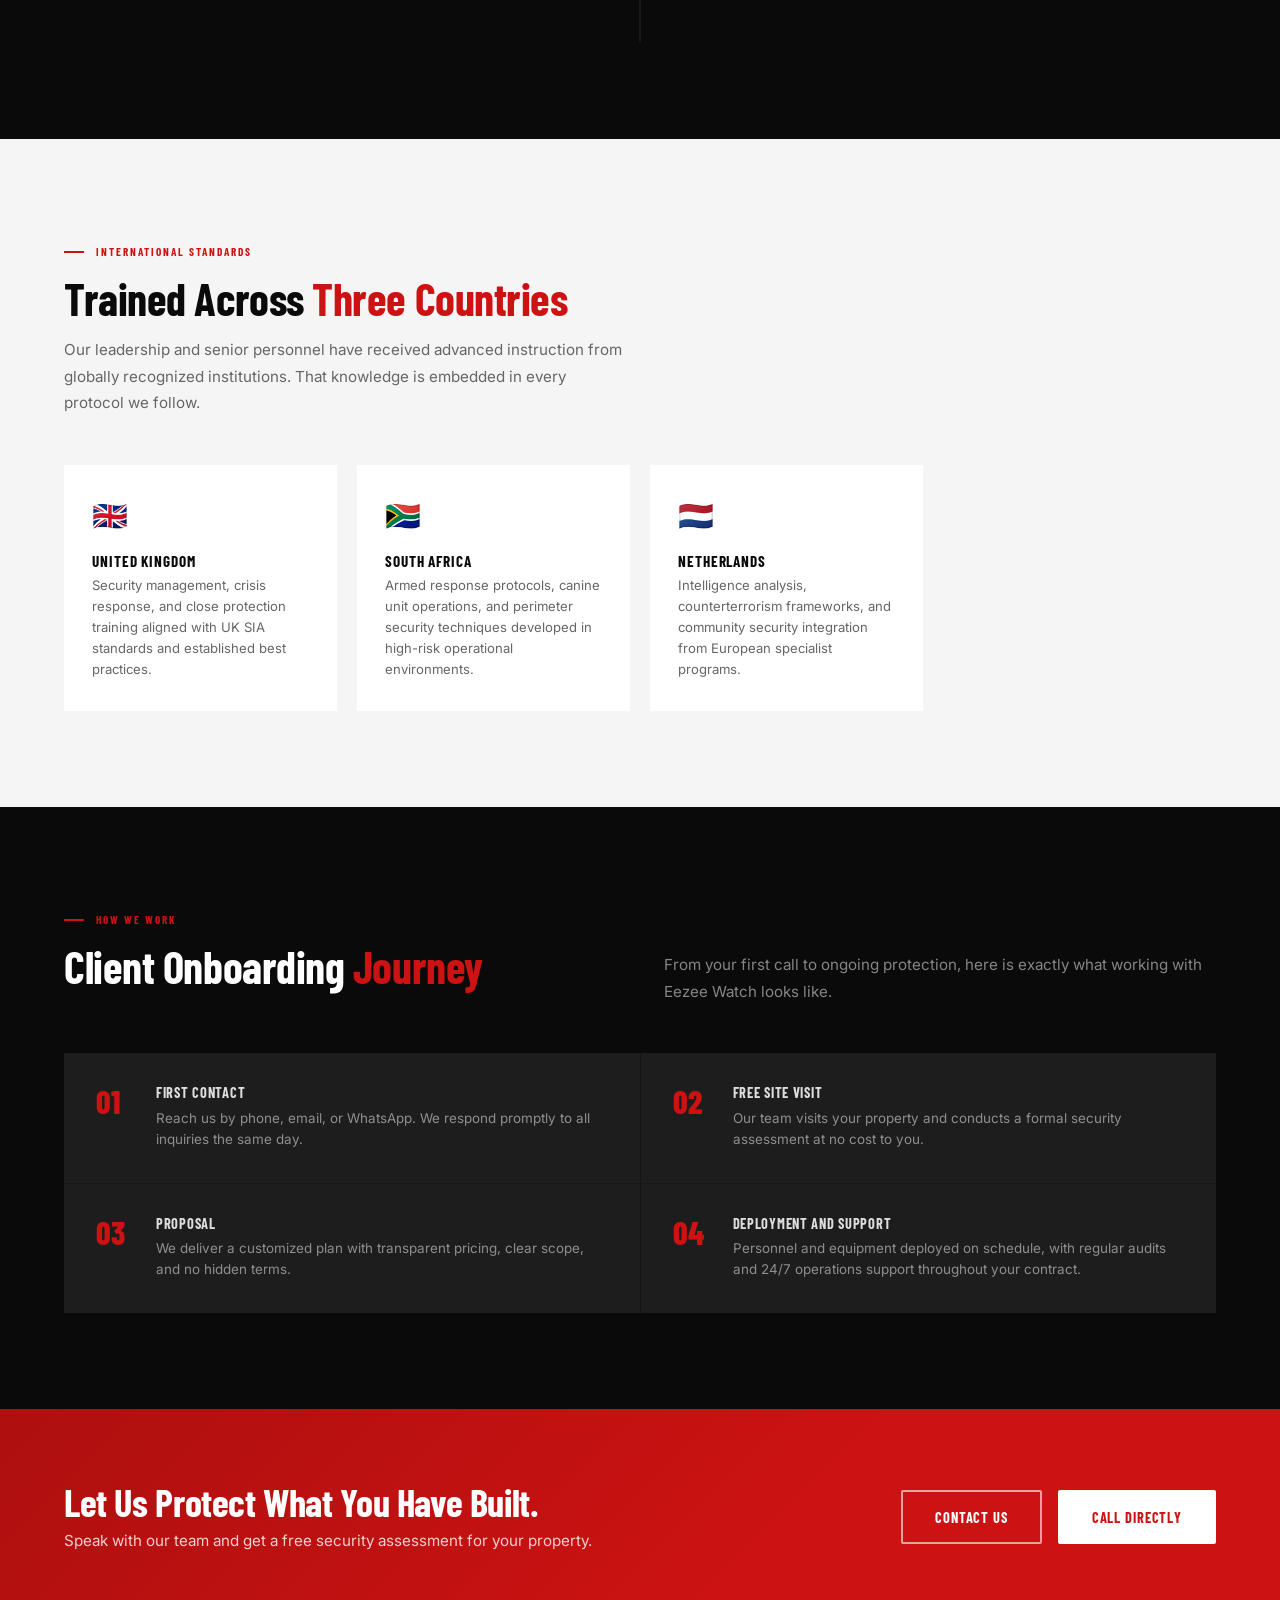
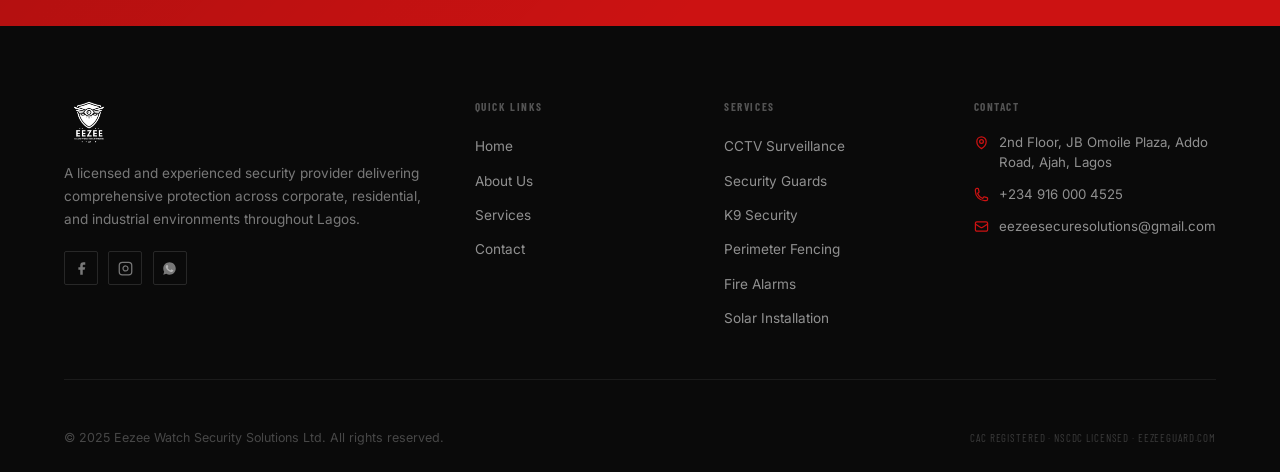
==== commit 09576652: "Update about.html" ====
--- a/about.html
+++ b/about.html
@@ -98,7 +98,7 @@
       <h2 class="section-title" id="training-heading">Trained Across <span>Three Countries</span></h2>
       <p class="section-body">Our leadership and senior personnel have received advanced instruction from globally recognized institutions. That knowledge is embedded in every protocol we follow.</p>
     </div>
-    <div class="training-grid" style="grid-template-columns:repeat(3,1fr);">
+    <div class="training-grid">
       <div class="training-card reveal">
         <span class="training-flag">🇬🇧</span>
         <h3 class="training-country">United Kingdom</h3>
